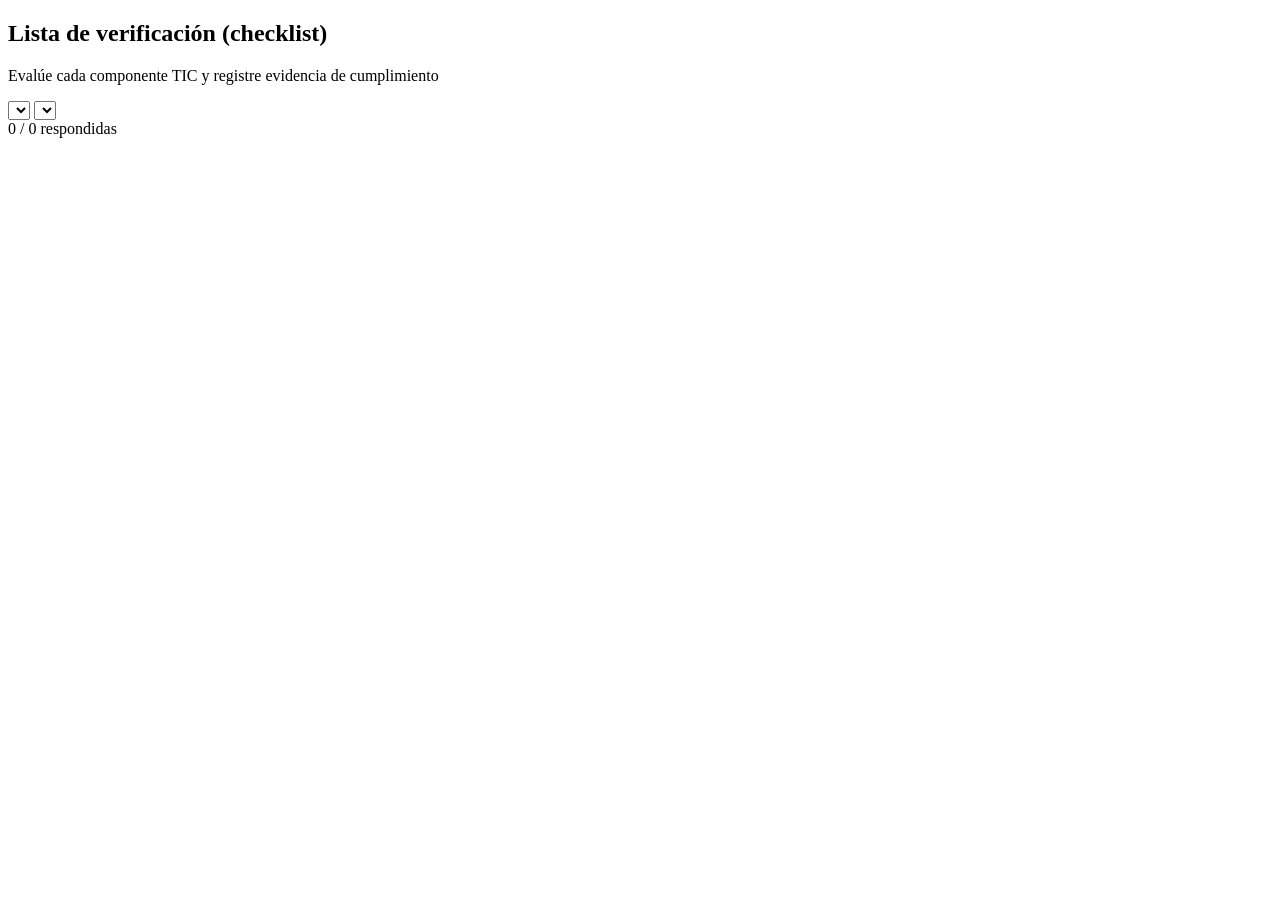
==== checklist.html @ 48dc1061 "Add files via upload" ====
<!DOCTYPE html>
<html lang="es">
<head>
<meta charset="UTF-8">
<meta name="viewport" content="width=device-width, initial-scale=1.0">
<title>Lista de verificación · Auditoría TIC</title>
<link rel="preconnect" href="https://fonts.googleapis.com">
<link href="https://fonts.googleapis.com/css2?family=Fraunces:opsz,wght..144,500;9..144,600&family=Inter:wght;500;600;700&family=IBM+Plex+Mono:wght;600&display=swap" rel="stylesheet">
<link rel="stylesheet" href="css/style.css">
</head>
<body>
<div class="app-shell">
  <div id="sidebar-slot"></div>

  <div class="main">
    <div class="topbar">
      <div>
        <h2>Lista de verificación (checklist)</h2>
        <p>Evalúe cada componente TIC y registre evidencia de cumplimiento</p>
      </div>
    </div>

    <div class="contenido">
      <div class="card">
        <div class="chip-filtros">
          <select id="select-auditoria" onchange="cambiarAuditoria()"></select>
          <select id="select-componente" onchange="cargarPreguntas()"></select>
        </div>
        <div class="flex gap-16" style="margin-bottom:6px;">
          <div class="barra-progreso" style="flex:1;"><div id="barra-avance" style="width:0%"></div></div>
          <span class="texto-mute" id="texto-avance">0 / 0 respondidas</span>
        </div>
      </div>

      <div id="lista-preguntas"></div>
    </div>
  </div>
</div>

<script src="js/config.js"></script>
<script>
  const usuarioSesion = exigirSesion();
  renderSidebar('checklist.html');

  let auditorias = [];
  let preguntas = [];
  let respuestas = {};
  const params = new URLSearchParams(window.location.search);

  async function init() {
    try {
      const resp = await llamarAPI('listarAuditorias');
      auditorias = resp.data;
      const select = document.getElementById('select-auditoria');
      select.innerHTML = auditorias.map(a => `<option value="${a.id}">${escaparHTML(a.codigo)} — ${escaparHTML(a.areaProceso)}</option>`).join('');
      if (params.get('auditoriaId')) select.value = params.get('auditoriaId');

      const respPreg = await llamarAPI('listarPreguntasChecklist');
      const componentes = respPreg.componentes;
      document.getElementById('select-componente').innerHTML = componentes.map(c => `<option>${c}</option>`).join('');

      cambiarAuditoria();
    } catch (err) { mostrarToast(err.message, 'error'); }
  }

  async function cambiarAuditoria() {
    const auditoriaId = document.getElementById('select-auditoria').value;
    if (!auditoriaId) return;
    try {
      const resp = await llamarAPI('listarRespuestasChecklist', { auditoriaId });
      respuestas = {};
      resp.data.forEach(r => { respuestas[r.preguntaId] = r; });
      cargarPreguntas();
    } catch (err) { mostrarToast(err.message, 'error'); }
  }

  async function cargarPreguntas() {
    const componente = document.getElementById('select-componente').value;
    const cont = document.getElementById('lista-preguntas');
    cont.innerHTML = `<div class="card"><p class="vacio">Cargando preguntas...</p></div>`;
    try {
      const resp = await llamarAPI('listarPreguntasChecklist', { componente });
      preguntas = resp.data;
      renderPreguntas();
    } catch (err) { mostrarToast(err.message, 'error'); }
  }

  function renderPreguntas() {
    const cont = document.getElementById('lista-preguntas');
    if (!preguntas.length) {
      cont.innerHTML = `<div class="card"><p class="vacio">No hay preguntas para este componente.</p></div>`;
      return;
    }

    const opciones = ['Cumple', 'Cumple parcialmente', 'No cumple', 'No aplica'];

    cont.innerHTML = preguntas.map(p => {
      const r = respuestas[p.id] || {};
      return `
      <div class="card" id="preg-${p.id}">
        <div class="flex-entre">
          <strong>${escaparHTML(p.pregunta)}</strong>
          ${r.respuesta ? badgeEstado(r.respuesta) : ''}
        </div>
        <p class="texto-mute" style="margin:4px 0 12px;">Criterio: ${escaparHTML(p.criterio)}</p>

        <div class="chip-filtros" style="margin-bottom:8px;">
          ${opciones.map(op => `
            <label style="display:inline-flex; align-items:center; gap:6px; font-weight:500; margin:0;">
              <input type="radio" name="resp-${p.id}" value="${op}" style="width:auto;"
                ${r.respuesta === op ? 'checked' : ''} onchange="marcarRespuesta('${p.id}', this.value)">
              ${op}
            </label>`).join('')}
        </div>

        <textarea id="obs-${p.id}" placeholder="Observación (opcional)">${escaparHTML(r.observacion || '')}</textarea>

        <div class="flex-entre" style="margin-top:10px;">
          <label style="margin:0;">
            📎 <input type="file" id="file-${p.id}" style="width:auto; display:inline; border:none; padding:0;">
          </label>
          <div class="flex gap-8">
            <button class="btn secundario pequeno" onclick="subirEvidenciaPregunta('${p.id}')">Adjuntar evidencia</button>
            <button class="btn pequeno" onclick="guardarObservacion('${p.id}')">Guardar</button>
          </div>
        </div>
      </div>`;
    }).join('');

    actualizarAvance();
  }

  function actualizarAvance() {
    const total = preguntas.length;
    const respondidas = preguntas.filter(p => respuestas[p.id] && respuestas[p.id].respuesta).length;
    const pct = total > 0 ? Math.round((respondidas / total) * 100) : 0;
    document.getElementById('barra-avance').style.width = pct + '%';
    document.getElementById('texto-avance').textContent = respondidas + ' / ' + total + ' respondidas';
  }

  async function marcarRespuesta(preguntaId, valor) {
    const auditoriaId = document.getElementById('select-auditoria').value;
    const observacion = document.getElementById('obs-' + preguntaId).value;
    try {
      const resp = await llamarAPI('guardarRespuestaChecklist', { auditoriaId, preguntaId, respuesta: valor, observacion });
      respuestas[preguntaId] = resp.data;
      mostrarToast('Respuesta guardada', 'exito');
      renderPreguntas();

      if (valor === 'No cumple' || valor === 'Cumple parcialmente') {
        mostrarToast('Considere registrar un hallazgo para esta pregunta', '');
      }
    } catch (err) { mostrarToast(err.message, 'error'); }
  }

  async function guardarObservacion(preguntaId) {
    const auditoriaId = document.getElementById('select-auditoria').value;
    const r = respuestas[preguntaId];
    const observacion = document.getElementById('obs-' + preguntaId).value;
    if (!r || !r.respuesta) { mostrarToast('Seleccione primero una opción de cumplimiento', 'error'); return; }
    try {
      await llamarAPI('guardarRespuestaChecklist', { auditoriaId, preguntaId, respuesta: r.respuesta, observacion });
      mostrarToast('Observación guardada', 'exito');
    } catch (err) { mostrarToast(err.message, 'error'); }
  }

  async function subirEvidenciaPregunta(preguntaId) {
    const auditoriaId = document.getElementById('select-auditoria').value;
    const input = document.getElementById('file-' + preguntaId);
    if (!input.files.length) { mostrarToast('Seleccione un archivo primero', 'error'); return; }
    const archivo = input.files[0];
    try {
      const base64 = await archivoABase64(archivo);
      await llamarAPI('subirEvidencia', {
        auditoriaId, preguntaId,
        nombreArchivo: archivo.name, tipoMime: archivo.type, archivoBase64: base64
      });
      mostrarToast('Evidencia adjuntada correctamente', 'exito');
      input.value = '';
    } catch (err) { mostrarToast(err.message, 'error'); }
  }

  init();
</script>
</body>
</html>
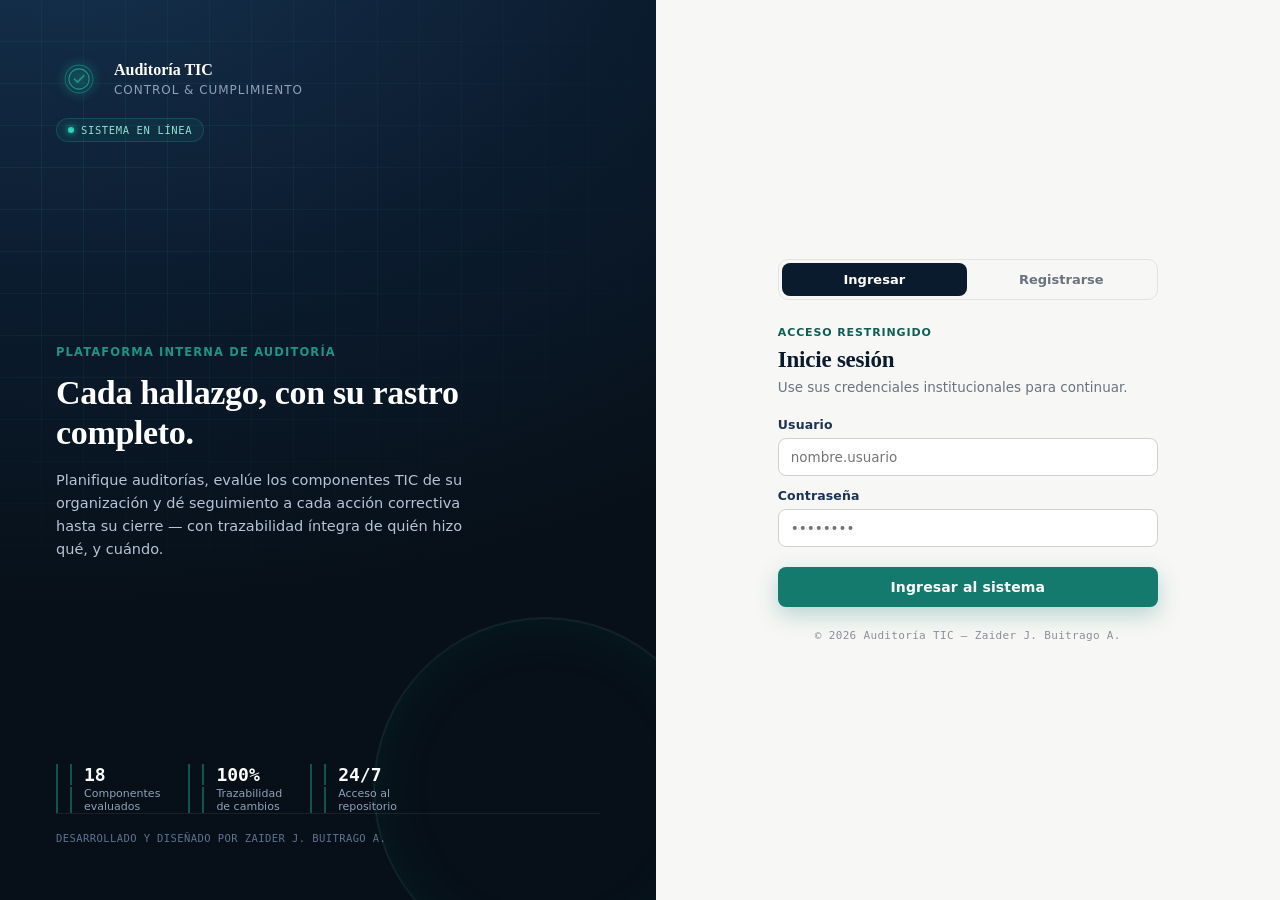
==== commit 0a646e08: "checklist.html" ====
--- a/checklist.html
+++ b/checklist.html
@@ -147,8 +147,8 @@
       mostrarToast('Respuesta guardada', 'exito');
       renderPreguntas();
 
-      if (valor === 'No cumple' || valor === 'Cumple parcialmente') {
-        mostrarToast('Considere registrar un hallazgo para esta pregunta', '');
+      if ((valor === 'No cumple' || valor === 'Cumple parcialmente') && resp.data.hallazgoGenerado) {
+        mostrarToast('Se generó un hallazgo automáticamente. Asigne responsable y fecha límite en el módulo de Hallazgos.', '');
       }
     } catch (err) { mostrarToast(err.message, 'error'); }
   }
--- a/css/style.css
+++ b/css/style.css
@@ -0,0 +1,433 @@
+/* ============================================================
+   SISTEMA DE AUDITORÍA TIC — Sistema de diseño
+   Paleta: tinta marino + sello verde-azulado (verificación)
+   Tipografía: Fraunces (display) · Inter (UI) · IBM Plex Mono (códigos)
+   ============================================================ */
+
+:root {
+  /* Tinta / marino */
+  --ink-900: #0B1B2E;
+  --ink-800: #122540;
+  --ink-700: #1B3358;
+  --ink-600: #274873;
+  --ink-100: #EAEEF4;
+
+  /* Acento — sello de verificación */
+  --seal-700: #0F5F55;
+  --seal-600: #157A6E;
+  --seal-500: #1C9587;
+  --seal-100: #E3F2EF;
+
+  /* Papel / neutros */
+  --paper-0: #F7F7F5;
+  --paper-50: #FFFFFF;
+  --line: #E4E3DD;
+  --line-strong: #D3D1C8;
+  --text: #1C2430;
+  --muted: #6B7280;
+  --muted-2: #8A8F98;
+
+  /* Semáforo de riesgo / estado */
+  --red-600: #C1443A;
+  --red-100: #FBEAE8;
+  --amber-600: #B8790C;
+  --amber-100: #FBF1DF;
+  --green-600: #1E8E5A;
+  --green-100: #E5F5EC;
+
+  --radio: 10px;
+  --radio-lg: 16px;
+  --sombra: 0 1px 2px rgba(11, 27, 46, .05), 0 6px 20px rgba(11, 27, 46, .06);
+  --sombra-lg: 0 24px 60px rgba(11, 27, 46, .22);
+
+  --f-display: 'Fraunces', Georgia, 'Times New Roman', serif;
+  --f-cuerpo: 'Inter', system-ui, -apple-system, Roboto, Helvetica, Arial, sans-serif;
+  --f-mono: 'IBM Plex Mono', 'SFMono-Regular', Consolas, monospace;
+}
+
+* { box-sizing: border-box; }
+
+html, body {
+  margin: 0; padding: 0;
+  font-family: var(--f-cuerpo);
+  background: var(--paper-0);
+  color: var(--text);
+  -webkit-font-smoothing: antialiased;
+}
+
+h1, h2, h3 { font-family: var(--f-display); font-weight: 600; letter-spacing: -.01em; color: var(--ink-900); }
+code, .mono { font-family: var(--f-mono); }
+
+a { color: var(--seal-700); text-decoration: none; }
+a:hover { text-decoration: underline; }
+
+:focus-visible { outline: 2px solid var(--seal-500); outline-offset: 2px; }
+
+/* ---------- Layout con barra lateral ---------- */
+.app-shell { display: flex; min-height: 100vh; }
+
+.sidebar {
+  width: 258px; flex-shrink: 0;
+  background: linear-gradient(185deg, var(--ink-900) 0%, #081422 100%);
+  color: var(--ink-100);
+  display: flex; flex-direction: column;
+  position: sticky; top: 0; height: 100vh;
+  border-right: 1px solid rgba(255,255,255,.04);
+}
+
+.sidebar__brand {
+  padding: 24px 22px 20px;
+  border-bottom: 1px solid rgba(255,255,255,.08);
+  display: flex; align-items: center; gap: 11px;
+}
+.sidebar__brand .sello { width: 34px; height: 34px; flex-shrink: 0; color: var(--seal-500); }
+.sidebar__brand h1 { font-size: 15px; margin: 0; font-weight: 600; letter-spacing: .01em; color: #fff; font-family: var(--f-display); }
+.sidebar__brand span { font-size: 11px; color: #8FA0B8; letter-spacing: .03em; text-transform: uppercase; }
+
+.sidebar__nav { flex: 1; padding: 16px 12px; overflow-y: auto; }
+.sidebar__nav a {
+  display: flex; align-items: center; gap: 11px;
+  padding: 10px 12px; margin-bottom: 2px;
+  border-radius: 8px; color: #A9B7CB; font-size: 13.5px; font-weight: 500;
+  text-decoration: none; border-left: 2px solid transparent;
+}
+.sidebar__nav a svg { width: 17px; height: 17px; flex-shrink: 0; opacity: .85; }
+.sidebar__nav a:hover { background: rgba(255,255,255,.05); color: #fff; }
+.sidebar__nav a.activo { background: rgba(28,149,135,.16); color: #fff; border-left-color: var(--seal-500); }
+.sidebar__nav a.activo svg { opacity: 1; color: var(--seal-500); }
+
+.sidebar__user {
+  padding: 16px 20px; border-top: 1px solid rgba(255,255,255,.08);
+  font-size: 11.5px; color: #8FA0B8;
+}
+.sidebar__user strong { color: #fff; display: block; font-size: 13.5px; font-weight: 600; margin-bottom: 1px; }
+.sidebar__user button {
+  margin-top: 10px; width: 100%; padding: 8px; font-size: 12px; font-weight: 500;
+  border-radius: 7px; border: 1px solid rgba(255,255,255,.14);
+  background: transparent; color: #A9B7CB; cursor: pointer; font-family: var(--f-cuerpo);
+}
+.sidebar__user button:hover { background: rgba(255,255,255,.07); color: #fff; }
+
+.main { flex: 1; min-width: 0; display: flex; flex-direction: column; }
+
+.topbar {
+  background: var(--paper-50); border-bottom: 1px solid var(--line);
+  padding: 20px 32px; display: flex; align-items: center; justify-content: space-between;
+  position: sticky; top: 0; z-index: 5;
+}
+.topbar h2 { margin: 0; font-size: 21px; }
+.topbar p { margin: 3px 0 0; font-size: 13px; color: var(--muted); }
+
+.contenido { padding: 26px 32px 52px; max-width: 1320px; }
+
+/* ---------- Tarjetas ---------- */
+.card {
+  background: var(--paper-50); border-radius: var(--radio-lg);
+  box-shadow: var(--sombra); border: 1px solid var(--line);
+  padding: 20px 22px;
+}
+.card + .card { margin-top: 18px; }
+
+.kpi-grid { display: grid; grid-template-columns: repeat(auto-fit, minmax(190px, 1fr)); gap: 14px; margin-bottom: 22px; }
+.kpi {
+  background: var(--paper-50); border-radius: var(--radio-lg); box-shadow: var(--sombra);
+  padding: 18px 20px; border: 1px solid var(--line); border-top: 3px solid var(--ink-700);
+}
+.kpi .valor { font-family: var(--f-display); font-size: 30px; font-weight: 600; color: var(--ink-900); line-height: 1; }
+.kpi .etiqueta { font-size: 12px; color: var(--muted); margin-top: 7px; letter-spacing: .01em; }
+.kpi.rojo { border-top-color: var(--red-600); }
+.kpi.verde { border-top-color: var(--green-600); }
+.kpi.amarillo { border-top-color: var(--amber-600); }
+
+.grid-2 { display: grid; grid-template-columns: 1.3fr 1fr; gap: 18px; }
+.grid-3 { display: grid; grid-template-columns: repeat(3, 1fr); gap: 18px; }
+@media (max-width: 1024px) { .grid-2, .grid-3 { grid-template-columns: 1fr; } }
+
+/* ---------- Botones ---------- */
+.btn {
+  display: inline-flex; align-items: center; gap: 7px;
+  border: none; border-radius: 8px; padding: 10px 18px;
+  font-size: 13.5px; font-weight: 600; cursor: pointer; font-family: var(--f-cuerpo);
+  background: var(--ink-900); color: #fff; letter-spacing: .01em;
+}
+.btn:hover { background: var(--ink-800); }
+.btn.acento { background: var(--seal-600); }
+.btn.acento:hover { background: var(--seal-700); }
+.btn.secundario { background: var(--paper-0); color: var(--text); border: 1px solid var(--line-strong); }
+.btn.secundario:hover { background: var(--ink-100); }
+.btn.peligro { background: var(--red-600); color: #fff; }
+.btn.peligro:hover { background: #a3372e; }
+.btn.pequeno { padding: 7px 12px; font-size: 12.5px; }
+.btn:disabled { opacity: .55; cursor: not-allowed; }
+
+/* ---------- Formularios ---------- */
+label { font-size: 12.5px; font-weight: 600; color: var(--ink-700); display: block; margin: 12px 0 6px; letter-spacing: .01em; }
+input, select, textarea {
+  width: 100%; padding: 10px 12px; border-radius: 8px; border: 1px solid var(--line-strong);
+  font-size: 13.5px; font-family: var(--f-cuerpo); background: var(--paper-50); color: var(--text);
+}
+input:focus, select:focus, textarea:focus { outline: none; border-color: var(--seal-500); box-shadow: 0 0 0 3px var(--seal-100); }
+textarea { resize: vertical; min-height: 72px; }
+.form-grid { display: grid; grid-template-columns: 1fr 1fr; gap: 0 16px; }
+@media (max-width: 700px) { .form-grid { grid-template-columns: 1fr; } }
+
+/* ---------- Tablas ---------- */
+table { width: 100%; border-collapse: collapse; font-size: 13.5px; }
+thead th {
+  text-align: left; font-size: 11px; text-transform: uppercase; letter-spacing: .06em;
+  color: var(--muted); padding: 11px 14px; border-bottom: 2px solid var(--line); font-weight: 600;
+}
+tbody td { padding: 13px 14px; border-bottom: 1px solid var(--line); color: var(--text); }
+tbody tr:hover { background: var(--paper-0); }
+tbody td strong.mono, td .mono { font-family: var(--f-mono); font-size: 12.6px; color: var(--ink-800); }
+.tabla-wrap { overflow-x: auto; }
+
+/* ---------- Badges ---------- */
+.badge {
+  display: inline-flex; align-items: center; gap: 5px; padding: 4px 11px; border-radius: 100px;
+  font-size: 11px; font-weight: 700; letter-spacing: .03em; text-transform: uppercase;
+}
+.badge::before { content: ''; width: 6px; height: 6px; border-radius: 50%; background: currentColor; }
+.badge.verde { background: var(--green-100); color: var(--green-600); }
+.badge.rojo { background: var(--red-100); color: var(--red-600); }
+.badge.amarillo { background: var(--amber-100); color: var(--amber-600); }
+.badge.gris { background: var(--ink-100); color: var(--muted); }
+.badge.azul { background: var(--seal-100); color: var(--seal-700); }
+
+/* ---------- Modal ---------- */
+.modal-fondo {
+  position: fixed; inset: 0; background: rgba(9,20,34,.6); backdrop-filter: blur(2px);
+  display: none; align-items: flex-start; justify-content: center;
+  padding: 48px 16px; overflow-y: auto; z-index: 50;
+}
+.modal-fondo.abierto { display: flex; }
+.modal {
+  background: var(--paper-50); border-radius: var(--radio-lg); width: 100%; max-width: 640px;
+  padding: 26px 28px; box-shadow: var(--sombra-lg); border: 1px solid var(--line);
+}
+.modal h3 { margin: 0 0 4px; font-size: 19px; }
+.modal .subt { font-size: 12.8px; color: var(--muted); margin-bottom: 16px; }
+.modal-acciones { display: flex; justify-content: flex-end; gap: 10px; margin-top: 20px; }
+
+/* ---------- Login ---------- */
+.login-shell {
+  min-height: 100vh; display: grid; grid-template-columns: 1.05fr 1fr;
+  background: var(--paper-0);
+}
+@media (max-width: 880px) { .login-shell { grid-template-columns: 1fr; } .login-panel { display: none; } }
+
+.login-panel {
+  background: radial-gradient(1100px 700px at 10% -10%, #16324F 0%, var(--ink-900) 55%, #071018 100%);
+  color: #fff; padding: 56px 56px; display: flex; flex-direction: column; justify-content: space-between;
+  position: relative; overflow: hidden;
+}
+/* Rejilla futurista animada */
+.login-panel::after {
+  content: ''; position: absolute; inset: -1px;
+  background-image:
+    linear-gradient(rgba(28,149,135,.14) 1px, transparent 1px),
+    linear-gradient(90deg, rgba(28,149,135,.14) 1px, transparent 1px);
+  background-size: 42px 42px;
+  -webkit-mask-image: radial-gradient(900px 620px at 15% 20%, #000 0%, transparent 72%);
+          mask-image: radial-gradient(900px 620px at 15% 20%, #000 0%, transparent 72%);
+  animation: rejillaDesplazar 22s linear infinite;
+  pointer-events: none;
+}
+@keyframes rejillaDesplazar { from { background-position: 0 0, 0 0; } to { background-position: 42px 42px, 42px 42px; } }
+
+.login-panel::before {
+  content: ''; position: absolute; right: -60px; bottom: -60px; width: 340px; height: 340px;
+  border: 1px solid rgba(28,149,135,.22); border-radius: 50%;
+  box-shadow: 0 0 0 1px rgba(255,255,255,.05), inset 0 0 60px rgba(28,149,135,.08);
+}
+
+.login-panel__brand { display: flex; align-items: center; gap: 12px; position: relative; z-index: 1; }
+.login-panel__brand .sello-halo {
+  width: 46px; height: 46px; border-radius: 50%; display: flex; align-items: center; justify-content: center;
+  background: radial-gradient(circle, rgba(28,149,135,.28) 0%, rgba(28,149,135,0) 72%);
+  animation: haloPulso 2.6s ease-in-out infinite;
+}
+@keyframes haloPulso {
+  0%, 100% { box-shadow: 0 0 0 0 rgba(28,149,135,.35); }
+  50% { box-shadow: 0 0 18px 6px rgba(28,149,135,.22); }
+}
+.login-panel__brand .sello { width: 30px; height: 30px; color: var(--seal-500); filter: drop-shadow(0 0 6px rgba(28,149,135,.55)); }
+.login-panel__brand span { font-size: 12px; letter-spacing: .08em; text-transform: uppercase; color: #8FA0B8; }
+.login-panel__brand strong { display: block; font-family: var(--f-display); font-size: 16px; font-weight: 600; }
+
+.status-pill {
+  display: inline-flex; align-items: center; gap: 7px; position: relative; z-index: 1;
+  font-family: var(--f-mono); font-size: 10.5px; letter-spacing: .06em; color: #8FE0D2;
+  background: rgba(28,149,135,.1); border: 1px solid rgba(28,149,135,.3);
+  padding: 5px 11px; border-radius: 100px; width: fit-content;
+}
+.status-pill .punto { width: 6px; height: 6px; border-radius: 50%; background: #29D6B8; animation: puntoParpadeo 1.6s ease-in-out infinite; box-shadow: 0 0 6px #29D6B8; }
+@keyframes puntoParpadeo { 0%, 100% { opacity: 1; } 50% { opacity: .35; } }
+
+.login-panel__hero { position: relative; z-index: 1; max-width: 420px; }
+.login-panel__hero .eyebrow { font-size: 11.5px; letter-spacing: .1em; text-transform: uppercase; color: var(--seal-500); font-weight: 600; margin-bottom: 14px; }
+.login-panel__hero h1 { font-family: var(--f-display); font-size: 34px; line-height: 1.18; color: #fff; margin: 0 0 16px; font-weight: 600; }
+.login-panel__hero p { font-size: 14.5px; line-height: 1.6; color: #B7C4D6; margin: 0; }
+
+.login-panel__meta { position: relative; z-index: 1; display: flex; gap: 28px; }
+.login-panel__meta div { border-left: 2px solid rgba(28,149,135,.5); padding-left: 12px; }
+.login-panel__meta .n { font-family: var(--f-mono); font-size: 18px; color: #fff; font-weight: 600; }
+.login-panel__meta .t { font-size: 11px; color: #8FA0B8; margin-top: 2px; }
+
+.login-panel__credito {
+  position: relative; z-index: 1; font-family: var(--f-mono); font-size: 10.5px;
+  color: #5E7291; letter-spacing: .04em; padding-top: 18px; border-top: 1px solid rgba(255,255,255,.07);
+}
+
+.login-form-wrap { display: flex; align-items: center; justify-content: center; padding: 40px 28px; }
+.login-card { width: 100%; max-width: 380px; }
+.login-card .mobile-brand { display: none; align-items: center; gap: 10px; margin-bottom: 28px; }
+.login-card .mobile-brand .sello { width: 30px; height: 30px; color: var(--seal-600); }
+.login-card .mobile-brand strong { font-family: var(--f-display); font-size: 15px; color: var(--ink-900); }
+@media (max-width: 880px) { .login-card .mobile-brand { display: flex; } }
+
+/* Pestañas Ingresar / Registrarse */
+.login-tabs {
+  display: flex; gap: 2px; background: var(--paper-0); border: 1px solid var(--line);
+  border-radius: 10px; padding: 3px; margin-bottom: 26px;
+}
+.login-tabs button {
+  flex: 1; border: none; background: transparent; padding: 9px 10px; border-radius: 8px;
+  font-family: var(--f-cuerpo); font-size: 13px; font-weight: 600; color: var(--muted); cursor: pointer;
+}
+.login-tabs button.activa { background: var(--ink-900); color: #fff; }
+
+.login-card .eyebrow { font-size: 11px; letter-spacing: .08em; text-transform: uppercase; color: var(--seal-700); font-weight: 700; margin-bottom: 8px; }
+.login-card h2 { font-size: 23px; margin: 0 0 6px; }
+.login-card p.sub { font-size: 13.5px; color: var(--muted); margin: 0 0 22px; }
+.login-error { background: var(--red-100); color: var(--red-600); font-size: 12.8px; padding: 10px 13px; border-radius: 8px; margin-top: 12px; display: none; font-weight: 500; }
+.login-exito { background: var(--green-100); color: var(--green-600); font-size: 12.8px; padding: 10px 13px; border-radius: 8px; margin-top: 12px; display: none; font-weight: 500; }
+.login-submit {
+  width: 100%; justify-content: center; padding: 12px; margin-top: 20px; font-size: 14px;
+  box-shadow: 0 8px 22px rgba(21,122,110,.28);
+}
+.login-submit:hover { box-shadow: 0 10px 26px rgba(21,122,110,.38); }
+.login-panel-oculto { display: none; }
+.login-footer-credito {
+  text-align: center; font-size: 11px; color: var(--muted-2); font-family: var(--f-mono);
+  letter-spacing: .03em; margin-top: 22px;
+}
+
+/* ---------- Utilidades ---------- */
+.flex { display: flex; align-items: center; }
+.flex-entre { display: flex; align-items: center; justify-content: space-between; }
+.gap-8 { gap: 8px; } .gap-10 { gap: 10px; } .gap-16 { gap: 16px; }
+.mt-0 { margin-top: 0 !important; }
+.texto-mute { color: var(--muted); font-size: 12.8px; }
+.barra-progreso { height: 8px; border-radius: 100px; background: var(--ink-100); overflow: hidden; }
+.barra-progreso > div { height: 100%; background: var(--seal-600); }
+.vacio { text-align: center; padding: 44px 10px; color: var(--muted); font-size: 13.5px; }
+.chip-filtros { display: flex; flex-wrap: wrap; gap: 8px; margin-bottom: 16px; }
+.chip-filtros select, .chip-filtros input { width: auto; min-width: 170px; }
+.spinner {
+  width: 15px; height: 15px; border: 2px solid rgba(255,255,255,.35);
+  border-top-color: #fff; border-radius: 50%; display: inline-block;
+  animation: girar .7s linear infinite;
+}
+@keyframes girar { to { transform: rotate(360deg); } }
+.toast {
+  position: fixed; bottom: 24px; right: 24px; background: var(--ink-900); color: #fff;
+  padding: 13px 19px; border-radius: 10px; font-size: 13.5px; box-shadow: var(--sombra-lg);
+  z-index: 100; opacity: 0; transform: translateY(10px); transition: all .25s;
+}
+.toast.mostrar { opacity: 1; transform: translateY(0); }
+.toast.error { background: var(--red-600); }
+.toast.exito { background: var(--seal-600); }
+
+/* ============================================================
+   RESPONSIVO — tablet y móvil
+   ============================================================ */
+
+/* Botón hamburguesa (flotante, solo visible en pantallas angostas) */
+.btn-menu-movil {
+  display: none; position: fixed; top: 14px; left: 14px; z-index: 70;
+  width: 40px; height: 40px; border-radius: 10px; border: 1px solid var(--line);
+  background: var(--paper-50); box-shadow: var(--sombra); align-items: center; justify-content: center;
+  cursor: pointer; color: var(--ink-900);
+}
+.btn-menu-movil svg { width: 19px; height: 19px; }
+
+/* Fondo oscuro al abrir el menú en móvil */
+.sidebar-overlay {
+  display: none; position: fixed; inset: 0; background: rgba(9,20,34,.55); z-index: 65;
+}
+.sidebar-overlay.visible { display: block; }
+
+.sidebar__cerrar { display: none; }
+
+@media (max-width: 900px) {
+  .btn-menu-movil { display: flex; }
+  .topbar { padding-left: 66px; }
+
+  .sidebar {
+    position: fixed; top: 0; left: 0; height: 100vh; width: 264px;
+    transform: translateX(-105%); transition: transform .25s ease; z-index: 68;
+  }
+  .sidebar.abierto { transform: translateX(0); }
+  .sidebar__cerrar {
+    display: flex; align-items: center; justify-content: center;
+    width: 30px; height: 30px; border-radius: 8px; border: 1px solid rgba(255,255,255,.14);
+    background: transparent; color: #A9B7CB; cursor: pointer; margin-left: auto;
+  }
+  .sidebar__brand { align-items: flex-start; }
+}
+
+/* Tablet: densidad de contenido, cuadrícula y tablas */
+@media (max-width: 1024px) {
+  .contenido { padding: 22px 24px 44px; }
+  .grid-2 { grid-template-columns: 1fr; }
+}
+
+@media (max-width: 900px) {
+  .contenido { padding: 18px 18px 40px; }
+  .topbar { padding-top: 16px; padding-bottom: 16px; padding-right: 18px; }
+  .kpi-grid { grid-template-columns: repeat(auto-fit, minmax(150px, 1fr)); gap: 10px; }
+  .grid-3 { grid-template-columns: 1fr; }
+}
+
+/* Móvil */
+@media (max-width: 640px) {
+  .topbar { flex-direction: column; align-items: flex-start; gap: 12px; padding-left: 66px; }
+  .topbar > *:last-child:not(h2):not(p) { width: 100%; }
+  .topbar button.btn, .topbar a.btn { width: 100%; justify-content: center; }
+  .topbar h2 { font-size: 18px; }
+  .topbar p { font-size: 12.5px; }
+
+  .contenido { padding: 14px 14px 36px; }
+  .card { padding: 15px 15px; border-radius: 12px; }
+
+  .kpi-grid { grid-template-columns: repeat(2, 1fr); gap: 8px; }
+  .kpi { padding: 13px 14px; }
+  .kpi .valor { font-size: 21px; }
+  .kpi .etiqueta { font-size: 10.8px; }
+
+  .chip-filtros { flex-direction: column; align-items: stretch; }
+  .chip-filtros select, .chip-filtros input { width: 100%; min-width: 0; }
+
+  table { font-size: 12.3px; }
+  thead th { padding: 8px 9px; font-size: 10px; }
+  tbody td { padding: 9px; }
+
+  .modal { padding: 20px 18px; border-radius: 12px; }
+  .modal-fondo { padding: 0; align-items: stretch; }
+  .modal-fondo .modal { max-width: 100%; min-height: 100vh; border-radius: 0; }
+  .modal-acciones { flex-wrap: wrap; }
+  .modal-acciones .btn { flex: 1; justify-content: center; }
+
+  .form-grid { grid-template-columns: 1fr; }
+
+  .toast { left: 14px; right: 14px; bottom: 14px; text-align: center; }
+}
+
+/* Login: refuerzo del rango móvil (además del corte de panel a 880px) */
+@media (max-width: 480px) {
+  .login-form-wrap { padding: 28px 18px; }
+  .login-card h2 { font-size: 20px; }
+  .login-tabs button { font-size: 12.3px; padding: 8px; }
+  .login-panel__meta { flex-wrap: wrap; gap: 16px 22px; }
+}
